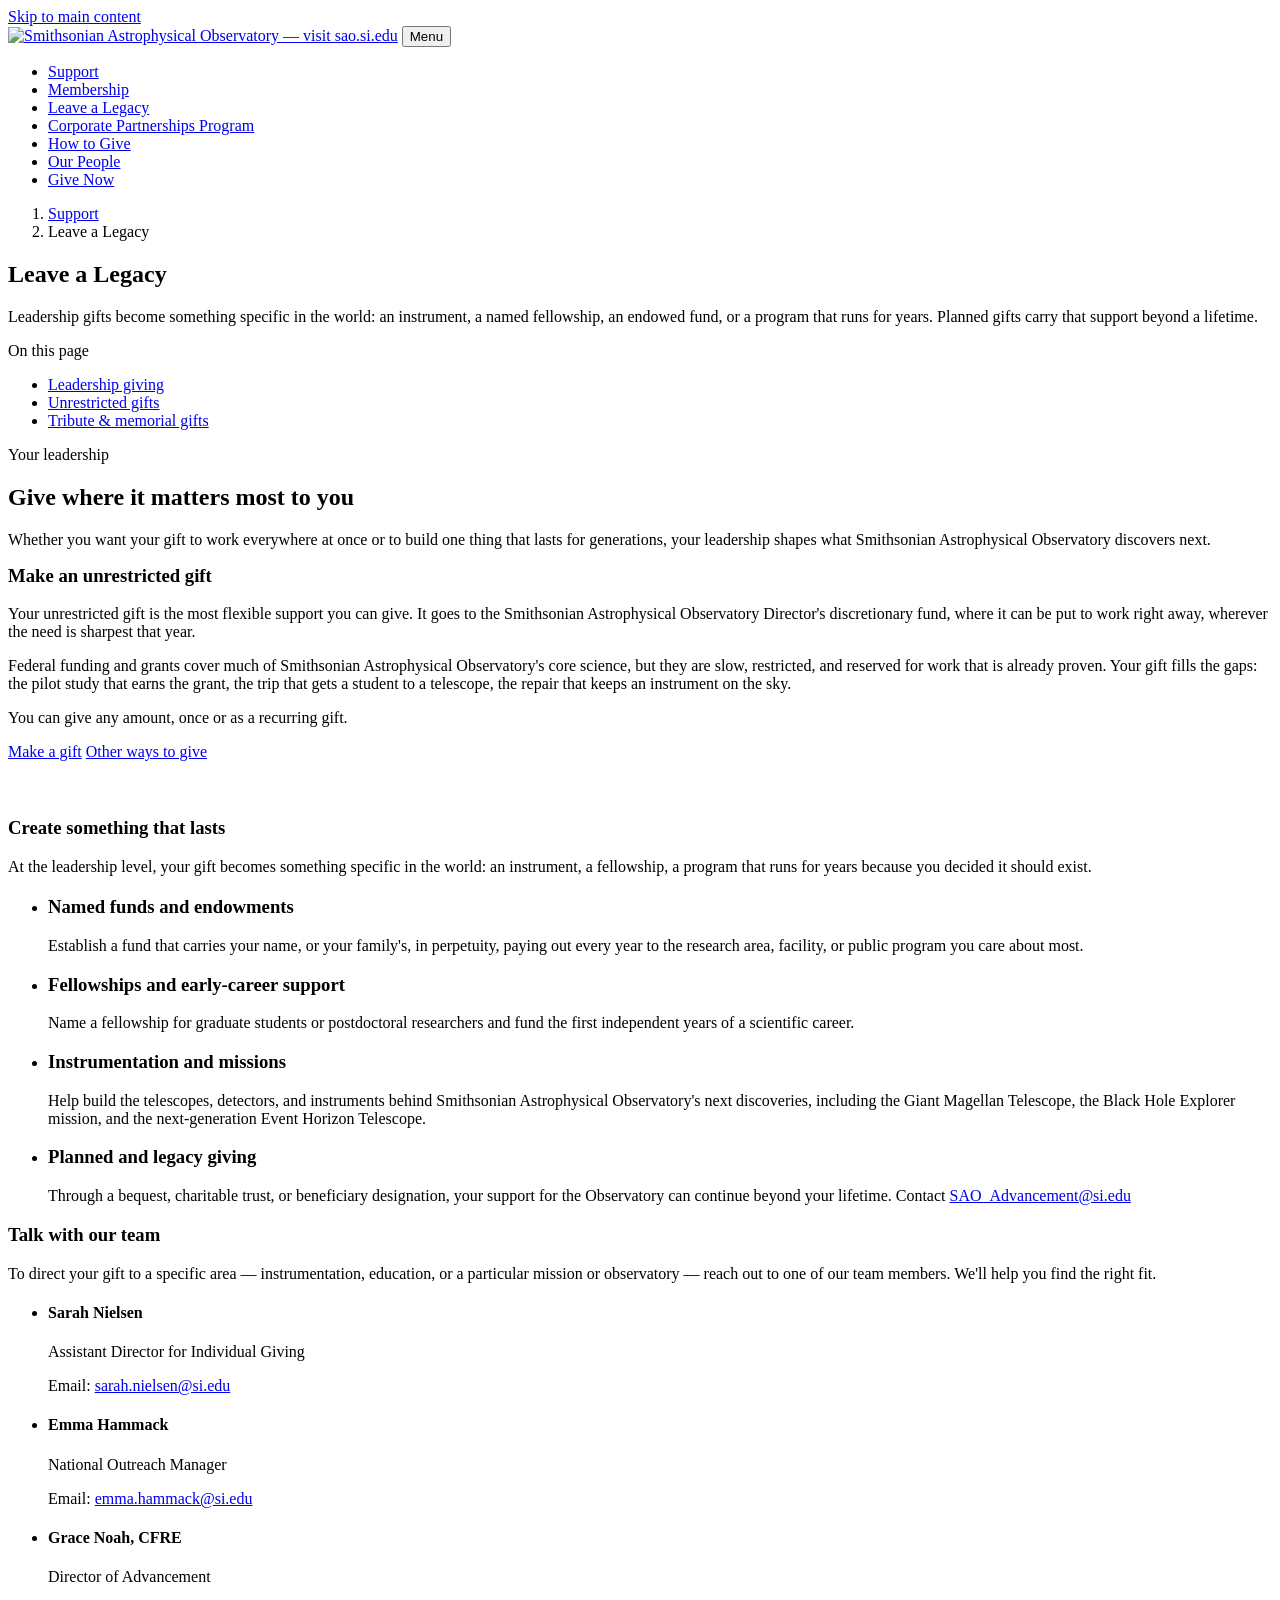
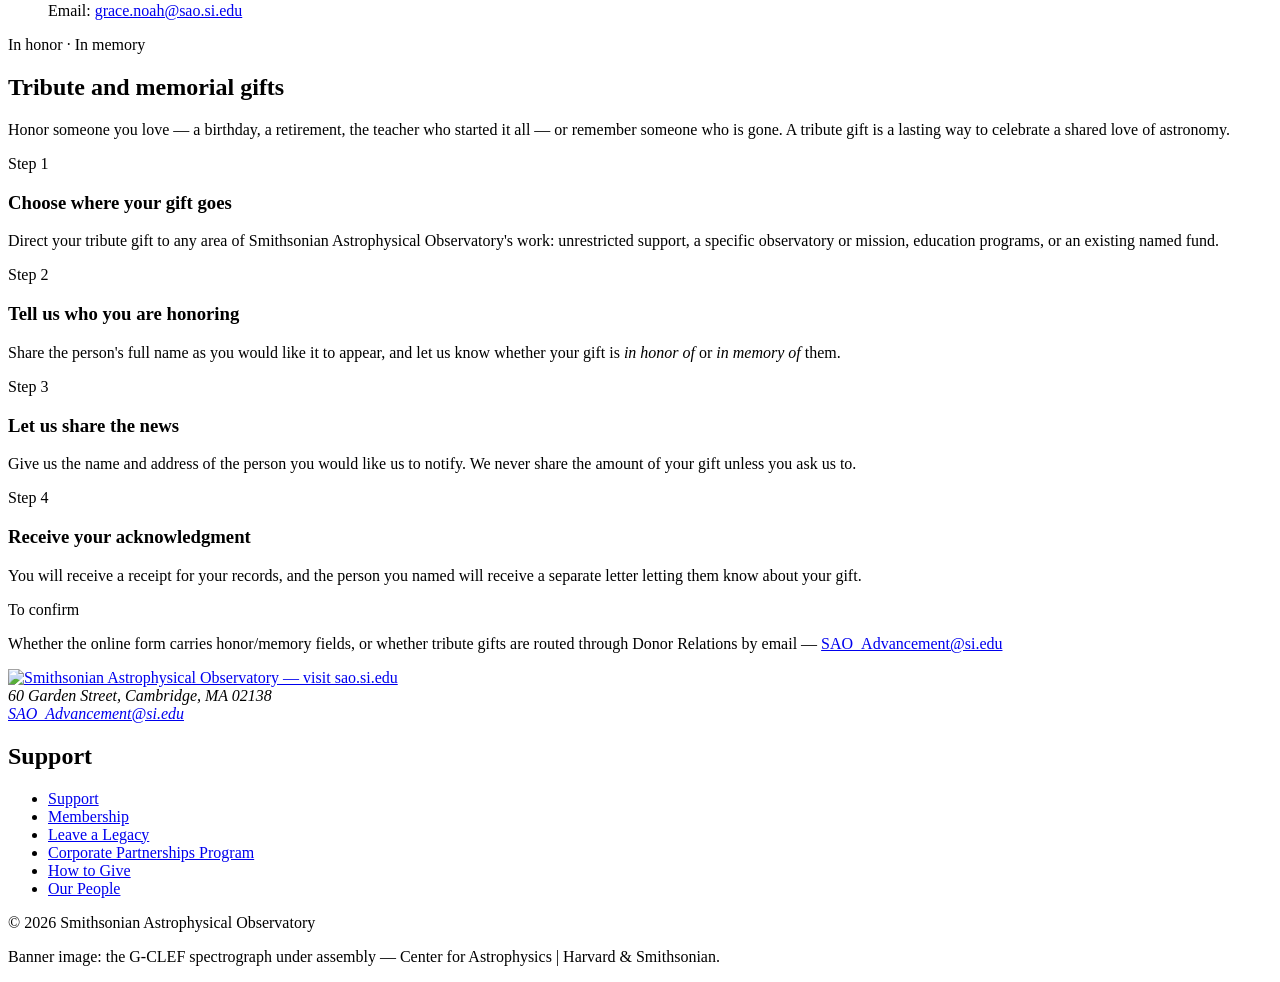
==== leave-a-legacy.html @ 472692b6 "Add files via upload" ====
<!DOCTYPE html>
<html lang="en">
<head>
<meta charset="UTF-8">
<meta name="viewport" content="width=device-width, initial-scale=1">
<title>Leave a Legacy — Smithsonian Astrophysical Observatory</title>
<meta name="description" content="Unrestricted giving, major and leadership gifts, planned giving, and tribute and memorial gifts to the Smithsonian Astrophysical Observatory.">
<meta property="og:title" content="Leave a Legacy — Smithsonian Astrophysical Observatory">
<meta property="og:description" content="Unrestricted giving, major and leadership gifts, planned giving, and tribute and memorial gifts to the Smithsonian Astrophysical Observatory.">
<meta property="og:type" content="website">
<meta property="og:image" content="assets/images/gclef-instrument.jpg">
<meta name="twitter:card" content="summary_large_image">
<meta name="theme-color" content="#0b1424">
<link rel="icon" href="assets/favicon.svg" type="image/svg+xml">
<link rel="preload" href="assets/fonts/libre-franklin-latin-800-normal.woff2" as="font" type="font/woff2" crossorigin>
<link rel="preload" href="assets/fonts/source-serif-4-latin-400-normal.woff2" as="font" type="font/woff2" crossorigin>
<link rel="stylesheet" href="assets/css/site.css?v=20261120">
<script>document.documentElement.classList.add('js');</script>
</head>
<body>
<a class="skip-link" href="#main">Skip to main content</a>

<header class="site-header">
  <div class="wrap">
    <a class="brand" href="https://sao.si.edu"><img src="assets/images/logo.jpg" alt="Smithsonian Astrophysical Observatory — visit sao.si.edu" width="139" height="30"></a>
    <button type="button" class="menu-toggle" aria-expanded="false" aria-controls="primary-nav"><span class="bars" aria-hidden="true"></span>Menu</button>
    <nav class="primary-nav" id="primary-nav" aria-label="Main">
      <ul>
        <li><a href="support.html">Support</a></li>
        <li><a href="membership.html">Membership</a></li>
        <li><a href="leave-a-legacy.html" aria-current="page">Leave a Legacy</a></li>
        <li><a href="corporate-partnerships-program.html">Corporate Partnerships Program</a></li>
        <li><a href="ways-to-give.html">How to Give</a></li>
        <li><a href="our-people.html">Our People</a></li>
        <li><a class="nav-give" href="https://www.cfa.harvard.edu/?form=FUNGQVTAAKL">Give Now</a></li>
      </ul>
    </nav>
  </div>
</header>

<main id="main" class="light-main" tabindex="-1">
<section class="banner" aria-labelledby="page-title" style="background-image:url('assets/images/gclef-instrument.jpg');">
  <div class="wrap">
    <nav class="breadcrumb" aria-label="Breadcrumb">
      <ol>
        <li><a href="support.html">Support</a></li>
        <li><span aria-current="page">Leave a Legacy</span></li>
      </ol>
    </nav>
    <h1 id="page-title">Leave a Legacy</h1>
    <p class="lede">Leadership gifts become something specific in the world: an instrument, a named fellowship, an endowed fund, or a program that runs for years. Planned gifts carry that support beyond a lifetime.</p>
  </div>
</section>

<nav class="jump light" aria-label="On this page">
  <div class="wrap">
    <p class="jump-label">On this page</p>
    <ul>
      <li><a href="#leadership">Leadership giving</a></li>
      <li><a href="#annual">Unrestricted gifts</a></li>
      <li><a href="#tribute">Tribute &amp; memorial gifts</a></li>
    </ul>
  </div>
</nav>

<section class="section light" id="leadership" aria-labelledby="lead-title">
  <div class="wrap">
    <div class="section-head">
      <p class="eyebrow">Your leadership</p>
      <h2 id="lead-title">Give where it matters most to you</h2>
      <p>Whether you want your gift to work everywhere at once or to build one thing that lasts for generations, your leadership shapes what Smithsonian Astrophysical Observatory discovers next.</p>
    </div>

    <h3 class="sub" id="annual" style="margin-top:0;">Make an unrestricted gift</h3>
    <div class="prose">
      <p>Your unrestricted gift is the most flexible support you can give. It goes to the Smithsonian Astrophysical Observatory Director's discretionary fund, where it can be put to work right away, wherever the need is sharpest that year.</p>
      <p>Federal funding and grants cover much of Smithsonian Astrophysical Observatory's core science, but they are slow, restricted, and reserved for work that is already proven. Your gift fills the gaps: the pilot study that earns the grant, the trip that gets a student to a telescope, the repair that keeps an instrument on the sky.</p>
      <p>You can give any amount, once or as a recurring gift.</p>
    </div>
    <div class="actions" style="margin-top:8px;">
      <a class="btn btn-gold" href="https://www.cfa.harvard.edu/?form=FUNGQVTAAKL">Make a gift</a>
      <a class="btn btn-ghost" href="ways-to-give.html">Other ways to give</a>
    </div>

    <h3 class="sub" style="margin-top:56px;">Create something that lasts</h3>
    <div class="prose"><p>At the leadership level, your gift becomes something specific in the world: an instrument, a fellowship, a program that runs for years because you decided it should exist.</p></div>
    <ul class="cards" style="margin-top:20px;">
      <li class="card"><h3>Named funds and endowments</h3><p>Establish a fund that carries your name, or your family's, in perpetuity, paying out every year to the research area, facility, or public program you care about most.</p></li>
      <li class="card"><h3>Fellowships and early-career support</h3><p>Name a fellowship for graduate students or postdoctoral researchers and fund the first independent years of a scientific career.</p></li>
      <li class="card"><h3>Instrumentation and missions</h3><p>Help build the telescopes, detectors, and instruments behind Smithsonian Astrophysical Observatory's next discoveries, including the Giant Magellan Telescope, the Black Hole Explorer mission, and the next-generation Event Horizon Telescope.</p></li>
      <li class="card"><h3>Planned and legacy giving</h3><p>Through a bequest, charitable trust, or beneficiary designation, your support for the Observatory can continue beyond your lifetime. <span class="tbd">Contact <a href="mailto:SAO_Advancement@si.edu">SAO_Advancement@si.edu</a></span></p></li>
    </ul>

    <h3 class="sub">Talk with our team</h3>
    <p style="color:var(--ink-dim);">To direct your gift to a specific area — instrumentation, education, or a particular mission or observatory — reach out to one of our team members. We'll help you find the right fit.</p>
    <ul class="contacts">
      <li class="contact">
        <h4>Sarah Nielsen</h4>
        <p class="role">Assistant Director for Individual Giving</p>
        <p>Email: <span class="tbd"><a href="mailto:sarah.nielsen@si.edu">sarah.nielsen@si.edu</a></span></p>
      </li>
      <li class="contact">
        <h4>Emma Hammack</h4>
        <p class="role">National Outreach Manager</p>
        <p>Email: <span class="tbd"><a href="mailto:emma.hammack@si.edu">emma.hammack@si.edu</a></span></p>
      </li>
      <li class="contact">
        <h4>Grace Noah, CFRE</h4>
        <p class="role">Director of Advancement</p>
        <p>Email: <span class="tbd"><a href="mailto:grace.noah@sao.si.edu">grace.noah@sao.si.edu</a></span></p>
      </li>
    </ul>
  </div>
</section>

<section class="section light" id="tribute" aria-labelledby="tribute-title">
  <div class="wrap">
    <div class="section-head">
      <p class="eyebrow">In honor · In memory</p>
      <h2 id="tribute-title">Tribute and memorial gifts</h2>
      <p>Honor someone you love — a birthday, a retirement, the teacher who started it all — or remember someone who is gone. A tribute gift is a lasting way to celebrate a shared love of astronomy.</p>
    </div>

    <div class="features features-grid">

      <article class="feature" aria-labelledby="t-fund">
        <div class="feature-body">
          <p class="eyebrow">Step 1</p>
          <h3 id="t-fund">Choose where your gift goes</h3>
          <p>Direct your tribute gift to any area of Smithsonian Astrophysical Observatory's work: unrestricted support, a specific observatory or mission, education programs, or an existing named fund.</p>
        </div>
      </article>

      <article class="feature" aria-labelledby="t-who">
        <div class="feature-body">
          <p class="eyebrow">Step 2</p>
          <h3 id="t-who">Tell us who you are honoring</h3>
          <p>Share the person's full name as you would like it to appear, and let us know whether your gift is <em>in honor of</em> or <em>in memory of</em> them.</p>
        </div>
      </article>

      <article class="feature" aria-labelledby="t-notify">
        <div class="feature-body">
          <p class="eyebrow">Step 3</p>
          <h3 id="t-notify">Let us share the news</h3>
          <p>Give us the name and address of the person you would like us to notify. We never share the amount of your gift unless you ask us to.</p>
        </div>
      </article>

      <article class="feature" aria-labelledby="t-ack">
        <div class="feature-body">
          <p class="eyebrow">Step 4</p>
          <h3 id="t-ack">Receive your acknowledgment</h3>
          <p>You will receive a receipt for your records, and the person you named will receive a separate letter letting them know about your gift.</p>
        </div>
      </article>

    </div>

    <div class="callout">
      <span class="callout-title">To confirm</span>
      <p>Whether the online form carries honor/memory fields, or whether tribute gifts are routed through Donor Relations by email — <span class="tbd"><a href="mailto:SAO_Advancement@si.edu">SAO_Advancement@si.edu</a></span></p>
    </div>
  </div>
</section>
</main>

<footer class="site-footer">
  <div class="wrap">
    <div class="foot-top">
      <div class="foot-brand">
        <a class="brand" href="https://sao.si.edu"><img src="assets/images/logo.jpg" alt="Smithsonian Astrophysical Observatory — visit sao.si.edu" width="167" height="36"></a>
        <address>
          60 Garden Street, Cambridge, MA 02138<br>
          <a href="mailto:SAO_Advancement@si.edu">SAO_Advancement@si.edu</a>
        </address>
      </div>
      <nav class="foot-nav" aria-label="Support">
        <h2 class="sr-only">Support</h2>
        <ul>
          <li><a href="support.html">Support</a></li>
          <li><a href="membership.html">Membership</a></li>
          <li><a href="leave-a-legacy.html">Leave a Legacy</a></li>
          <li><a href="corporate-partnerships-program.html">Corporate Partnerships Program</a></li>
          <li><a href="ways-to-give.html">How to Give</a></li>
          <li><a href="our-people.html">Our People</a></li>
        </ul>
      </nav>
    </div>
    <div class="foot-bottom">
      <p>&copy; 2026 Smithsonian Astrophysical Observatory</p>
    </div>
    <p class="credits">Banner image: the G-CLEF spectrograph under assembly — Center for Astrophysics | Harvard &amp; Smithsonian.</p>
  </div>
</footer>

<script src="assets/js/site.js?v=20261120" defer></script>
</body>
</html>
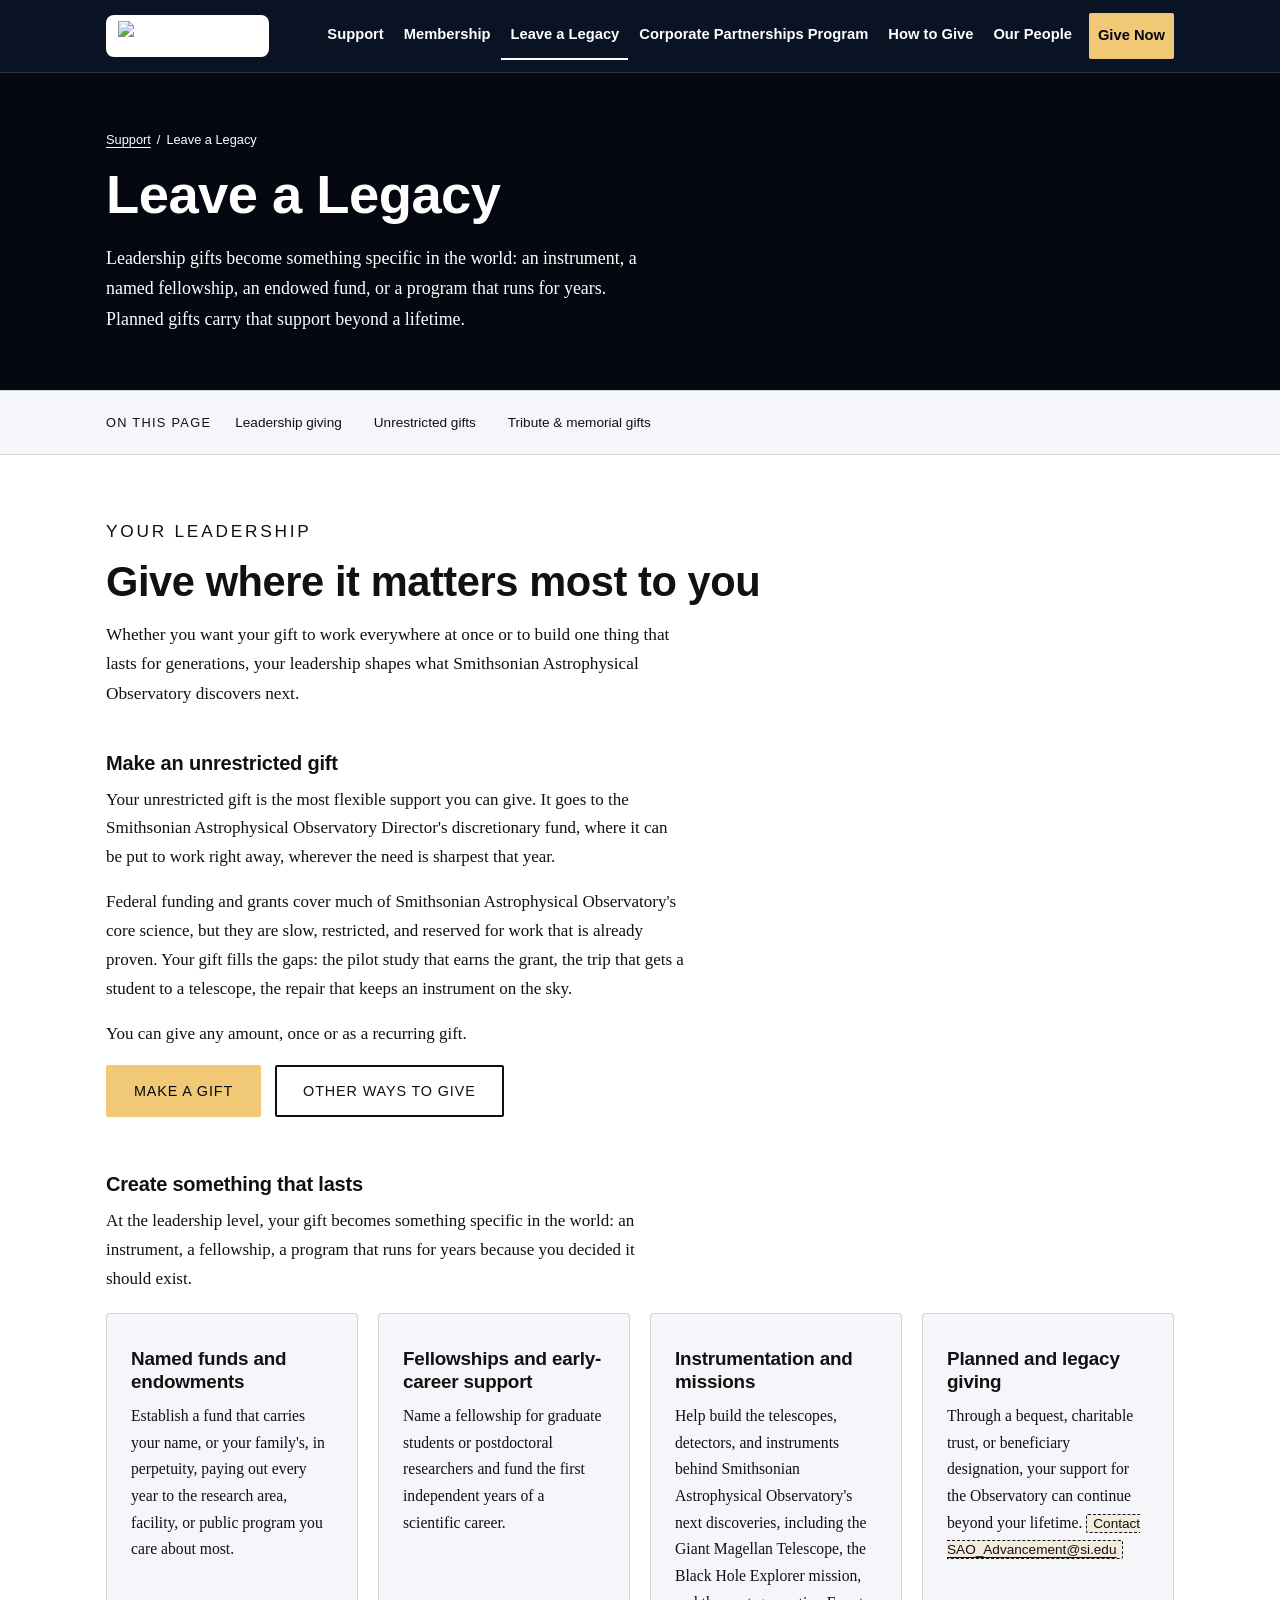
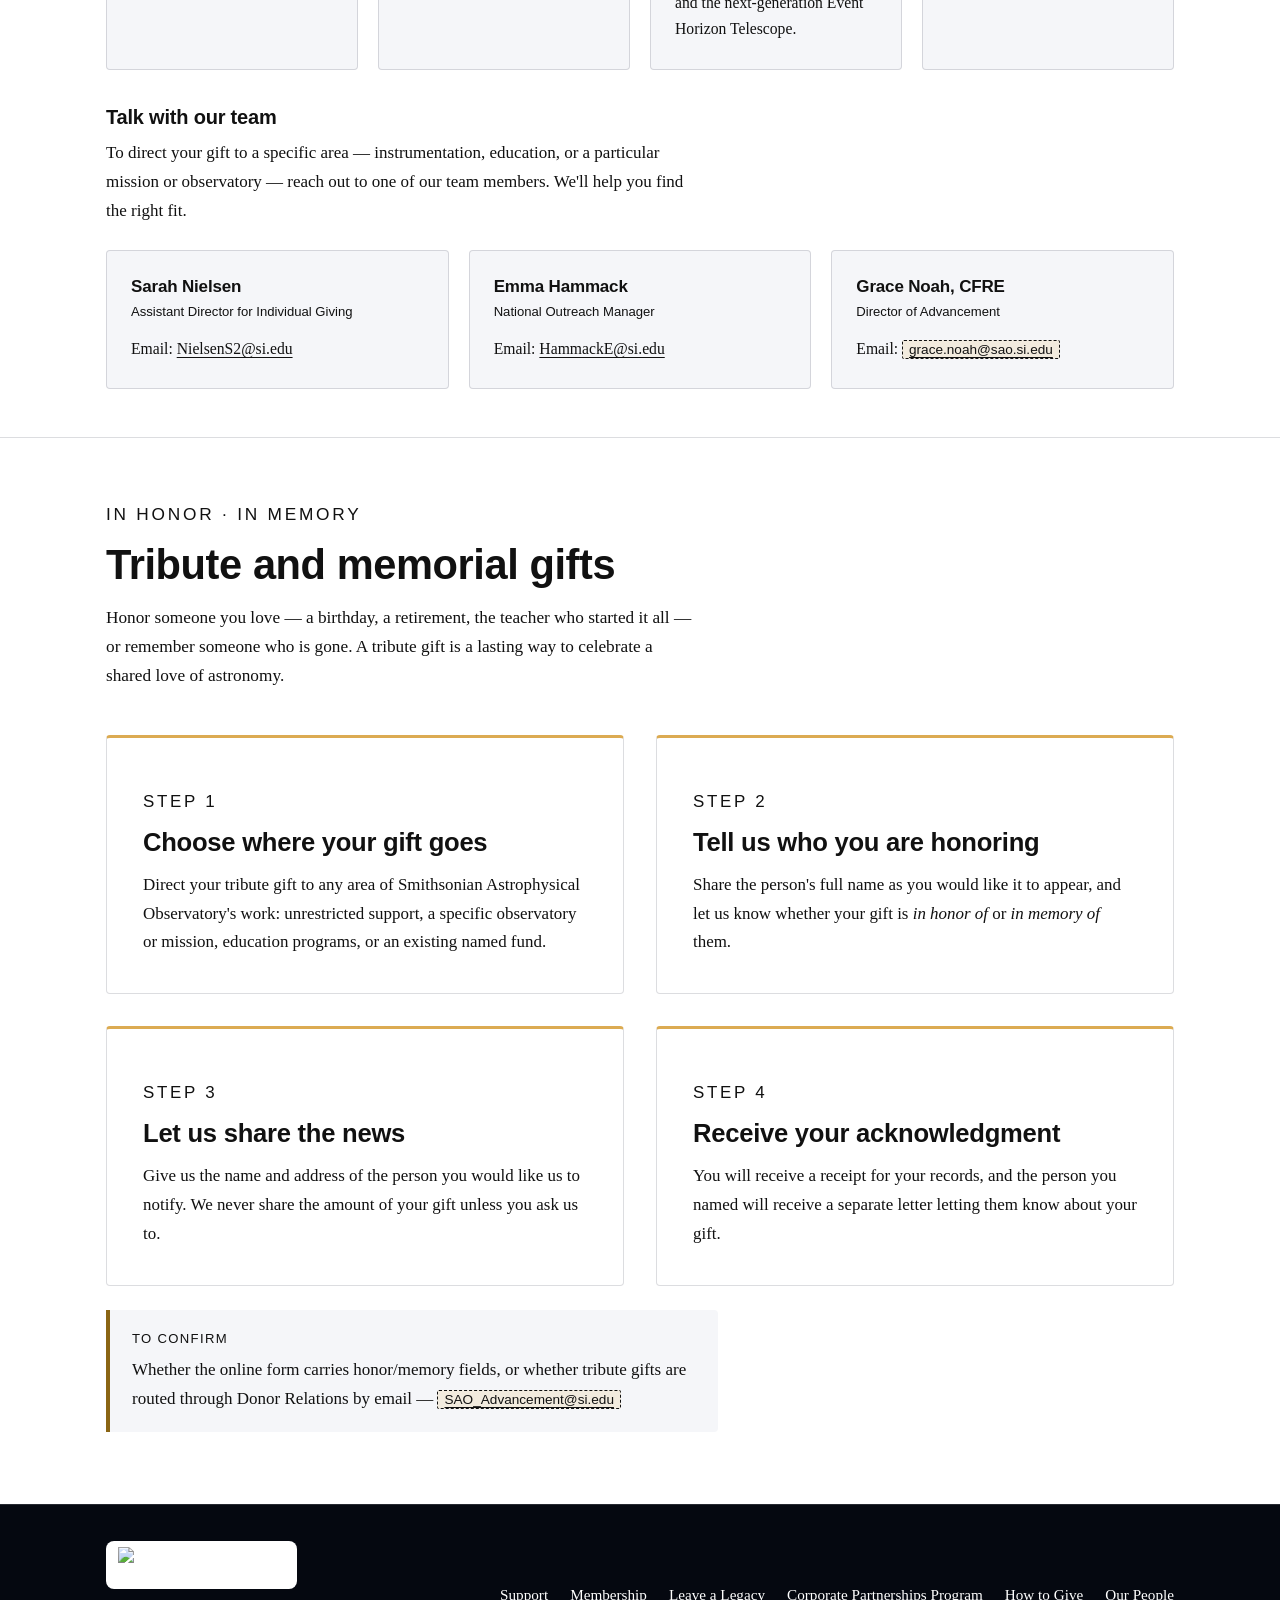
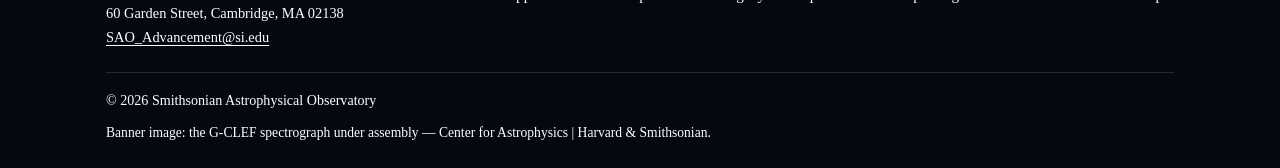
==== commit 06a2c7d4: "Add files via upload" ====
--- a/leave-a-legacy.html
+++ b/leave-a-legacy.html
@@ -97,12 +97,12 @@
       <li class="contact">
         <h4>Sarah Nielsen</h4>
         <p class="role">Assistant Director for Individual Giving</p>
-        <p>Email: <span class="tbd"><a href="mailto:sarah.nielsen@si.edu">sarah.nielsen@si.edu</a></span></p>
+        <p>Email: <a href="mailto:NielsenS2@si.edu">NielsenS2@si.edu</a></p>
       </li>
       <li class="contact">
         <h4>Emma Hammack</h4>
         <p class="role">National Outreach Manager</p>
-        <p>Email: <span class="tbd"><a href="mailto:emma.hammack@si.edu">emma.hammack@si.edu</a></span></p>
+        <p>Email: <a href="mailto:HammackE@si.edu">HammackE@si.edu</a></p>
       </li>
       <li class="contact">
         <h4>Grace Noah, CFRE</h4>
--- a/assets/css/site.css
+++ b/assets/css/site.css
@@ -0,0 +1,421 @@
+/* ============================================================
+   SAO Advancement — shared stylesheet (v2, simplified layout)
+   One source of truth for every page on the site.
+   Accessibility target: WCAG 2.1 AA (ADA Title II / Section 508).
+   All text colours below meet 4.5:1 on every background they use.
+   ============================================================ */
+
+/* ---------- Self-hosted fonts (SIL OFL 1.1 — see assets/fonts/LICENSE.txt) ---------- */
+@font-face{font-family:'Libre Franklin'; src:url('../fonts/libre-franklin-latin-400-normal.woff2') format('woff2'); font-weight:400; font-style:normal; font-display:swap;}
+@font-face{font-family:'Libre Franklin'; src:url('../fonts/libre-franklin-latin-600-normal.woff2') format('woff2'); font-weight:600; font-style:normal; font-display:swap;}
+@font-face{font-family:'Libre Franklin'; src:url('../fonts/libre-franklin-latin-700-normal.woff2') format('woff2'); font-weight:700; font-style:normal; font-display:swap;}
+@font-face{font-family:'Libre Franklin'; src:url('../fonts/libre-franklin-latin-800-normal.woff2') format('woff2'); font-weight:800; font-style:normal; font-display:swap;}
+@font-face{font-family:'Source Serif 4'; src:url('../fonts/source-serif-4-latin-400-normal.woff2') format('woff2'); font-weight:400; font-style:normal; font-display:swap;}
+@font-face{font-family:'Source Serif 4'; src:url('../fonts/source-serif-4-latin-400-italic.woff2') format('woff2'); font-weight:400; font-style:italic; font-display:swap;}
+@font-face{font-family:'Source Serif 4'; src:url('../fonts/source-serif-4-latin-600-normal.woff2') format('woff2'); font-weight:600; font-style:normal; font-display:swap;}
+@font-face{font-family:'Source Serif 4'; src:url('../fonts/source-serif-4-latin-600-italic.woff2') format('woff2'); font-weight:600; font-style:italic; font-display:swap;}
+
+:root{
+  --bg-void:#050810;
+  --bg-navy:#0b1424;
+  --bg-navy-2:#111d33;
+  --ink:#eef1f7;          /* 15.9:1 on navy */
+  --ink-dim:#a9b5cb;      /*  8.9:1 on navy */
+  --ink-faint:#8d9ab2;    /*  6.5:1 on navy — was #66748d (3.9:1, failed AA) */
+  --gold:#dcab52;         /*  8.8:1 on navy */
+  --gold-bright:#f0c876;  /* 11.6:1 on navy */
+  --gold-dim:#7a622f;     /* decorative only — never used for text or control borders */
+  --line:rgba(238,241,247,0.14);
+  --display:'Libre Franklin', -apple-system, BlinkMacSystemFont, 'Segoe UI', Arial, sans-serif;
+  --body:'Source Serif 4', Georgia, 'Times New Roman', serif;
+  --mono:var(--display);
+  --radius:4px;
+}
+
+*{box-sizing:border-box; margin:0; padding:0;}
+html{-webkit-text-size-adjust:100%;}
+@media (prefers-reduced-motion: no-preference){ html{scroll-behavior:smooth;} }
+body{background:var(--bg-navy); color:var(--ink); font-family:var(--body); font-size:1.0625rem; line-height:1.7; overflow-x:hidden;}
+img,video{max-width:100%; height:auto; display:block;}
+h1,h2,h3,h4{font-family:var(--display); font-weight:800; letter-spacing:-0.01em; color:var(--ink); line-height:1.18;}
+p{max-width:68ch;}
+
+/* Links are underlined in body copy so they are not distinguished by colour alone (WCAG 1.4.1) */
+a{color:var(--gold-bright); text-decoration:underline; text-underline-offset:3px; text-decoration-thickness:1px;}
+a:hover{color:#fff;}
+:focus-visible{outline:3px solid var(--gold-bright); outline-offset:3px; border-radius:2px;}
+
+.sr-only{position:absolute !important; width:1px; height:1px; padding:0; margin:-1px; overflow:hidden; clip:rect(0,0,0,0); white-space:nowrap; border:0;}
+.wrap{max-width:1180px; margin:0 auto; padding:0 clamp(16px,5vw,56px);}
+.eyebrow{font-family:var(--mono); font-size:0.8rem; letter-spacing:0.16em; text-transform:uppercase; color:var(--gold); font-weight:500;}
+
+/* ---------- Skip link ---------- */
+.skip-link{position:absolute; left:12px; top:-100px; z-index:200; background:var(--gold-bright); color:var(--bg-void); font-family:var(--mono); font-size:0.85rem; font-weight:500; padding:12px 20px; text-decoration:none;}
+.skip-link:focus{top:12px; color:var(--bg-void);}
+
+/* ---------- Utility bar (Smithsonian) ---------- */
+.utility{background:var(--bg-void); border-bottom:1px solid var(--line); font-family:var(--mono); font-size:0.8rem;}
+.utility .wrap{display:flex; justify-content:space-between; align-items:center; gap:12px; min-height:40px; flex-wrap:wrap;}
+.utility a{color:var(--ink-dim); text-decoration:none; padding:8px 0; display:inline-block;}
+.utility a:hover{color:var(--gold-bright); text-decoration:underline;}
+.utility ul{list-style:none; display:flex; gap:20px; flex-wrap:wrap;}
+
+/* ---------- Site header ---------- */
+.site-header{position:sticky; top:0; z-index:100; background:rgba(11,20,36,0.97); border-bottom:1px solid var(--line);}
+.site-header .wrap{display:flex; align-items:center; justify-content:space-between; gap:20px; min-height:72px;}
+.brand{display:inline-flex; align-items:center; background:#fff; border-radius:8px; padding:6px 12px; text-decoration:none;}
+.brand img{height:30px; width:auto;}
+.primary-nav ul{list-style:none; display:flex; gap:clamp(4px,1.2vw,10px); align-items:center; flex-wrap:wrap;}
+.primary-nav a{display:block; font-family:var(--display); font-weight:600; font-size:0.95rem; color:var(--ink); text-decoration:none; padding:10px 12px; border-bottom:2px solid transparent;}
+.primary-nav a:hover{color:var(--gold-bright); border-bottom-color:var(--gold);}
+.primary-nav a[aria-current="page"]{color:var(--gold-bright); border-bottom-color:var(--gold-bright);}
+.primary-nav a.nav-give{background:var(--gold-bright); color:var(--bg-void); border-radius:2px; margin-left:6px; border-bottom:none;}
+.primary-nav a.nav-give:hover{background:#fff; color:var(--bg-void);}
+.menu-toggle{display:none; background:none; border:1px solid var(--gold); color:var(--ink); font-family:var(--mono); font-size:0.85rem; padding:10px 14px; border-radius:2px; cursor:pointer; min-height:44px;}
+.menu-toggle .bars{display:inline-block; width:16px; height:2px; background:currentColor; position:relative; vertical-align:middle; margin-right:8px;}
+.menu-toggle .bars::before,.menu-toggle .bars::after{content:""; position:absolute; left:0; width:16px; height:2px; background:currentColor;}
+.menu-toggle .bars::before{top:-5px;} .menu-toggle .bars::after{top:5px;}
+
+/* Collapsed nav only when JS is running, so the menu is never unreachable */
+@media (max-width:1000px){
+  .js .menu-toggle{display:inline-block;}
+  .js .primary-nav{display:none; position:absolute; left:0; right:0; top:100%; background:var(--bg-navy); border-bottom:1px solid var(--line); padding:8px clamp(16px,5vw,56px) 20px;}
+  .js .primary-nav.open{display:block;}
+  .js .primary-nav ul{flex-direction:column; align-items:stretch; gap:0;}
+  .js .primary-nav a{padding:14px 4px; border-bottom:1px solid var(--line);}
+  .js .primary-nav a.nav-give{margin:14px 0 0; text-align:center;}
+  .site-header .wrap{position:relative; flex-wrap:wrap;}
+}
+
+/* ---------- Home hero (video) ---------- */
+.hero{position:relative; min-height:clamp(460px,78vh,760px); display:flex; align-items:flex-end; overflow:hidden; background:var(--bg-void) center/cover no-repeat;}
+.hero video{position:absolute; inset:0; width:100%; height:100%; object-fit:cover;}
+.hero::after{content:""; position:absolute; inset:0; background:linear-gradient(180deg, rgba(5,8,16,0.55) 0%, rgba(5,8,16,0.82) 45%, rgba(11,20,36,0.97) 100%);}
+.hero .eyebrow{color:var(--gold-bright);}
+.hero h1,.hero .lede,.banner h1,.banner .lede,.banner .breadcrumb{text-shadow:0 1px 3px rgba(5,8,16,0.9);}
+.hero .wrap{position:relative; z-index:1; padding-top:80px; padding-bottom:clamp(48px,8vw,88px); width:100%;}
+.hero h1{font-size:clamp(2.4rem,6.4vw,4.6rem); line-height:1.04; max-width:16ch; margin-top:14px;}
+.hero h1 em{font-style:normal; color:var(--gold-bright);}
+.hero .lede{font-size:clamp(1.08rem,1.6vw,1.3rem); color:var(--ink); max-width:56ch; margin-top:22px;}
+.video-toggle{position:absolute; z-index:2; right:clamp(16px,4vw,40px); bottom:clamp(16px,3vw,28px); display:inline-flex; align-items:center; gap:8px; background:rgba(5,8,16,0.85); color:var(--ink); border:1px solid var(--ink-dim); border-radius:2px; padding:10px 14px; font-family:var(--mono); font-size:0.8rem; cursor:pointer; min-height:44px;}
+.video-toggle:hover{border-color:var(--gold-bright); color:var(--gold-bright);}
+.video-toggle svg{width:14px; height:14px; fill:currentColor;}
+
+/* ---------- Sub-page banner ---------- */
+.banner{position:relative; background:var(--bg-void) center/cover no-repeat;}
+.banner::after{content:""; position:absolute; inset:0; background:linear-gradient(90deg, rgba(5,8,16,0.93) 0%, rgba(5,8,16,0.85) 55%, rgba(5,8,16,0.55) 100%);}
+@media (max-width:820px){ .banner::after{background:rgba(5,8,16,0.88);} }
+.banner .breadcrumb ol,.banner .breadcrumb a{color:var(--ink);}
+.banner .wrap{position:relative; z-index:1; padding-top:clamp(48px,7vw,84px); padding-bottom:clamp(48px,7vw,84px);}
+.banner h1{font-size:clamp(2rem,4.6vw,3.4rem); max-width:20ch; margin-top:12px;}
+.banner .lede{color:var(--ink); max-width:60ch; margin-top:16px; font-size:clamp(1.02rem,1.4vw,1.18rem);}
+
+.breadcrumb ol{list-style:none; display:flex; flex-wrap:wrap; gap:6px; font-family:var(--mono); font-size:0.8rem; color:var(--ink-dim);}
+.breadcrumb li+li::before{content:"/"; margin-right:6px; color:var(--gold);}
+.breadcrumb a{color:var(--ink-dim);}
+.breadcrumb a:hover{color:var(--gold-bright);}
+
+/* ---------- Generic sections ---------- */
+.section{padding:clamp(56px,8vw,96px) 0;}
+.section.alt{background:var(--bg-void);}
+.section.tight{padding-top:clamp(32px,5vw,56px);}
+.section-head{max-width:760px; margin-bottom:clamp(28px,4vw,44px);}
+.section-head h2{font-size:clamp(1.75rem,3.4vw,2.6rem); margin-top:10px;}
+.section-head p{color:var(--ink-dim); margin-top:14px; font-size:1.08rem;}
+.prose p{color:var(--ink-dim); margin-bottom:16px;}
+.prose p strong{color:var(--ink);}
+h3.sub{font-size:1.25rem; margin:36px 0 10px;}
+
+/* ---------- Feature blocks (Hirshhorn-style alternating rows) ---------- */
+.features{display:flex; flex-direction:column; gap:clamp(48px,7vw,88px);}
+.feature{display:grid; grid-template-columns:1fr 1fr; gap:clamp(24px,5vw,64px); align-items:center;}
+.feature:nth-child(even) .feature-media{order:2;}
+.feature-media{aspect-ratio:4/3; overflow:hidden; border-radius:var(--radius); background:var(--bg-void); border:1px solid var(--line);}
+.feature-media img{width:100%; height:100%; object-fit:cover;}
+.feature-body h2{font-size:clamp(1.6rem,3vw,2.3rem); margin-top:10px;}
+.feature-body p{color:var(--ink-dim); margin-top:14px; font-size:1.06rem;}
+.feature-body .actions{margin-top:26px; display:flex; gap:14px; flex-wrap:wrap;}
+@media (max-width:820px){
+  .feature{grid-template-columns:1fr;}
+  .feature:nth-child(even) .feature-media{order:0;}
+}
+
+/* ---------- Spotlight (secondary feature with video) ---------- */
+.spotlight{display:grid; grid-template-columns:1.35fr 1fr; gap:clamp(24px,4vw,56px); align-items:start;}
+.spotlight video{width:100%; border-radius:var(--radius); border:1px solid var(--line); background:#000;}
+.spotlight h2{font-size:clamp(1.6rem,3vw,2.3rem); margin-top:10px;}
+.spotlight p{color:var(--ink-dim); margin-top:14px;}
+details.transcript{margin-top:14px; border:1px solid var(--line); border-radius:var(--radius); background:var(--bg-navy-2);}
+details.transcript summary{cursor:pointer; padding:12px 16px; font-family:var(--mono); font-size:0.85rem; color:var(--ink); min-height:44px; display:flex; align-items:center;}
+details.transcript summary:hover{color:var(--gold-bright);}
+details.transcript div{padding:0 16px 16px; color:var(--ink-dim); font-size:0.95rem;}
+@media (max-width:820px){ .spotlight{grid-template-columns:1fr;} }
+
+/* ---------- Card grid ---------- */
+.cards{list-style:none; display:grid; grid-template-columns:repeat(auto-fill, minmax(min(100%,250px),1fr)); gap:20px;}
+.card{background:var(--bg-navy-2); border:1px solid var(--line); border-radius:var(--radius); padding:26px 24px; display:flex; flex-direction:column;}
+.section.alt .card{background:var(--bg-navy);}
+.card .label{font-family:var(--mono); font-size:0.8rem; letter-spacing:0.08em; text-transform:uppercase; color:var(--gold);}
+.card h3{font-size:1.18rem; margin-top:8px;}
+.card p{color:var(--ink-dim); font-size:0.98rem; margin-top:10px;}
+.card .more{margin-top:auto; padding-top:18px; font-family:var(--mono); font-size:0.85rem;}
+a.card{text-decoration:none; color:inherit; height:100%;}
+a.card:hover{border-color:var(--gold-bright);}
+a.card:hover h3{color:var(--gold-bright);}
+
+/* ---------- Jump links (on-page navigation) ---------- */
+.jump{border-top:1px solid var(--line); border-bottom:1px solid var(--line); background:var(--bg-navy-2);}
+.jump .wrap{display:flex; flex-wrap:wrap; align-items:center;}
+.jump ul{list-style:none; display:flex; flex-wrap:wrap; gap:4px 8px; padding:10px 0;}
+.jump a{display:inline-block; padding:10px 12px; font-family:var(--mono); font-size:0.85rem; color:var(--ink); text-decoration:none; border-radius:2px;}
+.jump a:hover{background:var(--bg-navy); color:var(--gold-bright); text-decoration:underline;}
+.jump .jump-label{font-family:var(--mono); font-size:0.8rem; color:var(--ink-faint); padding:10px 12px 10px 0; text-transform:uppercase; letter-spacing:0.1em;}
+
+/* ---------- Tiers / levels ---------- */
+.tiers{list-style:none; display:grid; grid-template-columns:repeat(auto-fit, minmax(min(100%,260px),1fr)); gap:20px; margin-top:24px;}
+.tier{background:var(--bg-navy-2); border:1px solid var(--line); border-top:3px solid var(--gold); border-radius:var(--radius); padding:28px 24px; display:flex; flex-direction:column;}
+.section.alt .tier{background:var(--bg-navy);}
+.tier h3,.tier h4{font-size:1.25rem;}
+.tier .price{font-family:var(--mono); color:var(--gold-bright); font-size:1.05rem; margin:6px 0 16px;}
+.tier .includes{font-family:var(--mono); font-size:0.8rem; text-transform:uppercase; letter-spacing:0.06em; color:var(--ink-faint); margin-bottom:10px;}
+.tier ul{list-style:none; display:flex; flex-direction:column; gap:10px;}
+.tier li{color:var(--ink-dim); font-size:0.97rem; padding-left:20px; position:relative;}
+.tier li::before{content:""; position:absolute; left:2px; top:0.62em; width:7px; height:7px; background:var(--gold); transform:rotate(45deg);}
+.tier li strong{color:var(--ink);}
+.band{margin-top:44px;}
+.band:first-of-type{margin-top:0;}
+.band h3{font-size:1.2rem;}
+.band .range{font-family:var(--mono); font-size:0.9rem; color:var(--gold); margin-top:4px; display:block;}
+
+/* ---------- People ---------- */
+.people{list-style:none; display:grid; grid-template-columns:repeat(auto-fill, minmax(min(100%,210px),1fr)); gap:20px;}
+.person{background:var(--bg-navy-2); border:1px solid var(--line); border-radius:var(--radius); padding:22px 20px;}
+.section.alt .person{background:var(--bg-navy);}
+.portrait{width:72px; height:72px; border-radius:50%; overflow:hidden; background:var(--bg-void); border:1px solid var(--line); margin-bottom:14px; display:flex; align-items:center; justify-content:center; font-family:var(--display); font-weight:700; color:var(--gold-bright); font-size:1.15rem;}
+.portrait img{width:100%; height:100%; object-fit:cover;}
+.person h3{font-size:1.02rem;}
+.person .role{font-family:var(--mono); font-size:0.8rem; color:var(--gold); margin-top:4px; line-height:1.5;}
+.person .loc{font-size:0.92rem; color:var(--ink-dim); margin-top:2px;}
+.person p{font-size:0.95rem; color:var(--ink-dim); margin-top:10px;}
+.people.board .portrait{width:56px; height:56px; font-size:1rem;}
+
+/* ---------- Steps ---------- */
+ol.steps{list-style:none; counter-reset:step; max-width:70ch; margin-top:16px;}
+ol.steps li{counter-increment:step; position:relative; padding-left:52px; margin-bottom:22px; color:var(--ink-dim);}
+ol.steps li::before{content:counter(step); position:absolute; left:0; top:0; width:34px; height:34px; border:1px solid var(--gold); border-radius:50%; display:flex; align-items:center; justify-content:center; font-family:var(--mono); font-size:0.9rem; color:var(--gold-bright);}
+ol.steps .step-title{display:block; color:var(--ink); font-family:var(--display); font-weight:700; margin-bottom:2px;}
+
+/* ---------- Key/value data list ---------- */
+.datalist{border-top:1px solid var(--line); margin-top:18px; max-width:900px;}
+.datalist .row{display:grid; grid-template-columns:minmax(150px,240px) 1fr; gap:6px 28px; padding:14px 0; border-bottom:1px solid var(--line);}
+.datalist dt{font-family:var(--mono); font-size:0.82rem; letter-spacing:0.06em; text-transform:uppercase; color:var(--ink-faint);}
+.datalist dd{color:var(--ink-dim); overflow-wrap:anywhere;}
+@media (max-width:620px){ .datalist .row{grid-template-columns:1fr; gap:2px;} }
+.val{font-family:var(--mono); color:var(--ink); letter-spacing:0.02em; overflow-wrap:anywhere;}
+.note{display:block; margin-top:6px; font-size:0.92rem; color:var(--ink-faint); max-width:60ch;}
+.warn{display:block; margin-top:6px; font-size:0.92rem; color:var(--gold-bright); max-width:60ch;}
+.warn::before{content:"Important: "; font-weight:600;}
+
+/* Placeholder marker — internal draft content still awaiting confirmation */
+.tbd{font-family:var(--mono); font-size:0.85rem; color:var(--gold-bright); background:rgba(122,98,47,0.28); border:1px dashed var(--gold); border-radius:2px; padding:1px 6px;}
+.callout{border-left:4px solid var(--gold); background:var(--bg-navy-2); padding:18px 22px; margin:24px 0; max-width:72ch; border-radius:0 var(--radius) var(--radius) 0;}
+.section.alt .callout{background:var(--bg-navy);}
+.callout .callout-title{display:block; font-family:var(--mono); font-size:0.82rem; letter-spacing:0.1em; text-transform:uppercase; color:var(--gold-bright); margin-bottom:6px;}
+.callout p{color:var(--ink-dim); margin:0; max-width:none;}
+.callout p strong{color:var(--ink);}
+
+/* ---------- Method block ---------- */
+.method{padding-top:clamp(40px,6vw,64px); margin-top:clamp(40px,6vw,64px); border-top:1px solid var(--line); scroll-margin-top:90px;}
+.method:first-of-type{border-top:none; margin-top:0; padding-top:0;}
+.method h2{font-size:clamp(1.5rem,2.8vw,2.1rem); margin-top:6px;}
+.method > p.intro{color:var(--ink-dim); margin-top:12px; font-size:1.06rem;}
+[id]{scroll-margin-top:96px;}
+
+/* ---------- Contact ---------- */
+.contact{background:var(--bg-navy-2); border:1px solid var(--line); border-radius:var(--radius); padding:26px 24px;}
+.section.alt .contact{background:var(--bg-navy);}
+.contact h3{font-size:1.15rem;}
+.contact .role{font-family:var(--mono); font-size:0.82rem; color:var(--gold); margin:4px 0 12px;}
+.contact p{color:var(--ink-dim); font-size:0.98rem;}
+.contacts{list-style:none; display:grid; grid-template-columns:repeat(auto-fit, minmax(min(100%,300px),1fr)); gap:20px; margin-top:24px;}
+
+/* ---------- Image figure ---------- */
+.figure{margin:36px 0;}
+.figure img{width:100%; border-radius:var(--radius); border:1px solid var(--line);}
+.figure figcaption{font-size:0.92rem; color:var(--ink-faint); margin-top:10px;}
+
+/* ---------- Two-column text + image ---------- */
+.split{display:grid; grid-template-columns:1.4fr 1fr; gap:clamp(24px,4vw,56px); align-items:start;}
+.split img{border-radius:var(--radius); border:1px solid var(--line); width:100%;}
+.split figcaption{font-size:0.9rem; color:var(--ink-faint); margin-top:8px;}
+@media (max-width:820px){ .split{grid-template-columns:1fr;} }
+
+/* ---------- Quote ---------- */
+blockquote.pull{font-style:italic; font-size:clamp(1.3rem,2.4vw,1.75rem); color:var(--gold-bright); max-width:34ch; line-height:1.4; border-left:3px solid var(--gold); padding-left:22px;}
+blockquote.pull footer, blockquote.pull cite{display:block; font-family:var(--mono); font-style:normal; font-size:0.82rem; color:var(--ink-dim); margin-top:10px; background:none; padding:0;}
+
+/* ---------- Buttons (min 44×44 target size) ---------- */
+.btn{display:inline-flex; align-items:center; justify-content:center; min-height:48px; padding:12px 26px; font-family:var(--mono); font-size:0.9rem; font-weight:500; letter-spacing:0.06em; text-transform:uppercase; text-decoration:none; border-radius:2px; border:2px solid var(--gold-bright); transition:background-color .2s ease, color .2s ease;}
+.btn-gold{background:var(--gold-bright); color:var(--bg-void);}
+.btn-gold:hover{background:#fff; border-color:#fff; color:var(--bg-void);}
+.btn-ghost{background:transparent; color:var(--gold-bright);}
+.btn-ghost:hover{background:rgba(240,200,118,0.14); color:#fff;}
+.actions{display:flex; gap:14px; flex-wrap:wrap; margin-top:28px; align-items:center;}
+
+/* ---------- CTA band ---------- */
+.cta-band{background:var(--bg-navy-2); border-top:1px solid var(--line); border-bottom:1px solid var(--line);}
+.cta-band .wrap{display:flex; justify-content:space-between; align-items:center; gap:24px; flex-wrap:wrap; padding-top:40px; padding-bottom:40px;}
+.cta-band h2{font-size:clamp(1.4rem,2.6vw,1.9rem);}
+.cta-band p{color:var(--ink-dim); margin-top:6px;}
+
+/* ---------- Footer ---------- */
+.site-footer{background:var(--bg-void); padding:64px 0 36px; border-top:1px solid var(--line);}
+.foot-top{display:grid; grid-template-columns:1.2fr 2fr; gap:40px; padding-bottom:40px; border-bottom:1px solid var(--line);}
+.foot-brand .brand img{height:36px;}
+.foot-tag{font-style:italic; font-weight:600; font-size:1.3rem; color:var(--gold-bright); margin-top:16px; max-width:20ch;}
+.foot-brand address{font-style:normal; color:var(--ink-dim); margin-top:14px; font-size:0.95rem;}
+.foot-cols{display:grid; grid-template-columns:repeat(auto-fit, minmax(min(100%,160px),1fr)); gap:28px;}
+.foot-cols a,.foot-brand address a{overflow-wrap:anywhere;}
+.foot-cols h2{font-family:var(--mono); font-weight:500; font-size:0.8rem; letter-spacing:0.12em; text-transform:uppercase; color:var(--ink-faint); margin-bottom:10px;}
+.foot-cols ul{list-style:none; display:flex; flex-direction:column; gap:2px;}
+.foot-cols a{color:var(--ink-dim); text-decoration:none; font-size:0.95rem; display:inline-block; padding:5px 0;}
+.foot-cols a:hover{color:var(--gold-bright); text-decoration:underline;}
+.foot-bottom{padding-top:24px; display:flex; justify-content:space-between; gap:12px; flex-wrap:wrap; font-size:0.88rem; color:var(--ink-faint);}
+.foot-bottom a{color:var(--ink-dim);}
+.credits{font-size:0.85rem; color:var(--ink-faint); margin-top:18px; max-width:90ch;}
+@media (max-width:820px){ .foot-top{grid-template-columns:1fr;} }
+
+/* ---------- Light page body (white main content; header, banners and footer stay dark) ---------- */
+main.light-main{background:#fff;}
+.light{
+  --ink:#0b1424; --ink-dim:#3d4a60; --ink-faint:#5a667c;
+  --gold:#8a6514; --gold-bright:#8a6514;
+  --line:rgba(11,20,36,0.14); --bg-navy:#f5f6f9; --bg-navy-2:#f5f6f9; --bg-void:#fff;
+  background:#fff; color:var(--ink);
+}
+.light a:hover{color:#0b1424;}
+.light .btn-gold{background:#f0c876; border-color:#f0c876; color:#050810;}
+.light .btn-gold:hover{background:#0b1424; border-color:#0b1424; color:#fff;}
+.light .btn-ghost{color:#0b1424; border-color:#8a6514;}
+.light .btn-ghost:hover{background:rgba(138,101,20,0.10); color:#0b1424;}
+.light :focus-visible{outline-color:#8a6514;}
+.light .tier{border-top-color:#dcab52;}
+.light .tbd{background:rgba(220,171,82,0.16);}
+.section.light + .section.light{border-top:1px solid var(--line);}
+.jump.light{background:#f5f6f9;}
+.jump.light a:hover{background:#fff;}
+.cta-band.light{border-top:1px solid var(--line); border-bottom:none;}
+/* Six-item main nav: tighter spacing so Give Now stays on one line */
+@media (min-width:1001px){ .primary-nav ul{gap:2px;} .primary-nav a{padding:10px 9px; font-size:0.92rem;} .site-header .wrap{gap:12px;} }
+@media (min-width:1001px) and (max-width:1180px){ .primary-nav a{padding:10px 6px; font-size:0.86rem;} .primary-nav a.nav-give{margin-left:2px;} }
+/* Half the original space between sections, on every page */
+.section{padding:clamp(28px,4vw,48px) 0;}
+.section.tight{padding-top:clamp(16px,2.5vw,28px);}
+/* Our People: Advancement photos +3% then +50% (from 72px), Advisory Board photos +5% then +50% (from 56px) */
+.people:not(.board) .portrait{width:calc(72px * 1.03 * 1.5); height:calc(72px * 1.03 * 1.5); font-size:1.6rem;}
+.people.board .portrait{width:calc(56px * 1.05 * 1.5); height:calc(56px * 1.05 * 1.5); font-size:1.4rem;}
+/* How to Give: each method tile opens its instructions directly beneath its row (JS); without JS everything shows */
+.js .method-tab{position:relative; padding-right:48px; cursor:pointer;}
+.js .method-tab::after{content:""; position:absolute; right:22px; top:30px; width:9px; height:9px; border-right:2px solid #8a6514; border-bottom:2px solid #8a6514; transform:rotate(45deg); transition:transform .2s ease;}
+.js .method-tab[aria-expanded="true"]{background:#fff; border-color:#dcab52; box-shadow:inset 0 0 0 1px #dcab52;}
+.js .method-tab[aria-expanded="true"]::after{transform:rotate(-135deg); top:34px;}
+.method-panels{margin-top:clamp(40px,6vw,64px);}
+.js .method-panels{display:none;}
+.method-host{grid-column:1 / -1; list-style:none;}
+.method-host .method{margin:0; padding:clamp(24px,3vw,36px); border:1px solid var(--line); border-top:3px solid #dcab52; border-radius:var(--radius); background:#fff; animation:panelIn .25s ease;}
+@keyframes panelIn{from{opacity:0; transform:translateY(-6px);} to{opacity:1; transform:none;}}
+/* Collapsible "Before you give" bar */
+details.drop{margin-top:20px; border:1px solid var(--line); border-radius:var(--radius); background:var(--bg-navy-2);}
+details.drop[open]{background:#fff; border-color:#dcab52;}
+details.drop summary{list-style:none; cursor:pointer; position:relative; padding:20px 56px 20px 24px; display:flex; flex-wrap:wrap; align-items:baseline; gap:6px 16px;}
+details.drop summary::-webkit-details-marker{display:none;}
+details.drop summary::after{content:""; position:absolute; right:24px; top:26px; width:9px; height:9px; border-right:2px solid #8a6514; border-bottom:2px solid #8a6514; transform:rotate(45deg); transition:transform .2s ease;}
+details.drop[open] summary::after{transform:rotate(-135deg); top:30px;}
+details.drop .label{font-family:var(--mono); font-size:0.8rem; letter-spacing:0.08em; text-transform:uppercase; color:var(--gold);}
+details.drop .drop-title{font-family:var(--display); font-weight:700; font-size:1.1rem; color:var(--ink);}
+details.drop .drop-body{padding:0 24px 24px;}
+details.drop .drop-body .intro{color:var(--ink-dim);}
+dl.facts{display:grid; grid-template-columns:repeat(auto-fit, minmax(min(100%,230px),1fr)); gap:14px 28px; margin-top:16px; padding-top:16px; border-top:1px solid var(--line);}
+dl.facts dt{font-family:var(--mono); font-size:0.78rem; letter-spacing:0.06em; text-transform:uppercase; color:var(--ink-faint);}
+dl.facts dd{color:var(--ink-dim); font-size:0.97rem; line-height:1.55; margin-top:2px;}
+dl.facts .note{margin-top:2px; font-size:0.88rem;}
+dl.facts .wide{grid-column:1 / -1; padding-top:12px; border-top:1px solid var(--line);}
+/* Compact footer: brand + address on the left, page links spread across the right */
+.site-footer{padding:36px 0 24px;}
+.foot-top{display:flex; justify-content:space-between; align-items:center; flex-wrap:wrap; gap:20px 48px; padding-bottom:22px;}
+.foot-brand address{margin-top:12px; font-size:0.9rem;}
+.foot-nav ul{list-style:none; display:flex; flex-wrap:wrap; gap:4px 22px;}
+.foot-nav a{display:inline-block; padding:6px 0; color:var(--ink-dim); text-decoration:none; font-size:0.95rem;}
+.foot-nav a:hover{color:var(--gold-bright); text-decoration:underline;}
+.foot-bottom{padding-top:16px;}
+.site-footer .credits{margin-top:8px;}
+/* Our People: Advisory Board and Emeritus show five members across */
+.people.board{grid-template-columns:repeat(5,minmax(0,1fr)); gap:16px;}
+.people.board .person{padding:20px 16px;}
+@media (max-width:1000px){ .people.board{grid-template-columns:repeat(3,minmax(0,1fr));} }
+@media (max-width:600px){ .people.board{grid-template-columns:repeat(2,minmax(0,1fr));} }
+/* Longer menu labels: keep the main nav on one line down to the mobile breakpoint */
+@media (min-width:1001px) and (max-width:1120px){ .brand img{height:26px;} .primary-nav ul{gap:0;} .primary-nav a{padding:10px 5px; font-size:0.82rem;} .primary-nav a.nav-give{padding:10px 8px;} }
+/* Corporate Partnerships Program */
+.split h2.h2{font-size:clamp(1.75rem,3.4vw,2.6rem); margin-top:10px;}
+.split figure{margin-top:8px;}
+.split figure img{max-width:420px; width:100%;}
+.cards.questions h3{font-style:italic; font-weight:700; margin-top:0;}
+ul.spark-list{list-style:none; display:flex; flex-direction:column; gap:10px; margin-top:6px; max-width:62ch;}
+ul.spark-list li{position:relative; padding-left:26px; color:var(--text);}
+ul.spark-list li::before{content:"\2726"; position:absolute; left:0; top:0; color:var(--text);}
+/* Compact banners and hero: only as tall as their text */
+.banner .wrap{padding-top:clamp(36px,5vw,56px); padding-bottom:clamp(36px,5vw,56px);}
+.hero{min-height:0;}
+.hero .wrap{padding-top:clamp(36px,5vw,56px); padding-bottom:clamp(36px,5vw,56px);}
+@media (max-width:760px){ .hero .wrap{padding-bottom:88px;} }
+/* Home: text-only 2x2 feature grid */
+.features-grid{display:grid; grid-template-columns:repeat(2,minmax(0,1fr)); gap:clamp(20px,3vw,32px);}
+.features-grid .feature{display:flex; flex-direction:column; background:#fff; border:1px solid var(--line); border-top:3px solid #dcab52; border-radius:var(--radius); padding:clamp(24px,3vw,36px);}
+.features-grid .feature-body{display:flex; flex-direction:column; flex:1;}
+.features-grid .feature-body h3{font-size:clamp(1.3rem,2.2vw,1.6rem); margin-top:10px;}
+.features-grid .feature-body .actions{margin-top:auto; padding-top:26px;}
+@media (max-width:760px){ .features-grid{grid-template-columns:1fr;} }
+
+/* ---------- Simplified type: two fonts (Libre Franklin for headings and labels, Source Serif 4 for reading)
+   and two text colors (white on dark backgrounds, black on light backgrounds) ---------- */
+:root{--text:#fff; --ink:#fff; --ink-dim:#fff; --ink-faint:#fff;}
+.light{--text:#111; --ink:#111; --ink-dim:#111; --ink-faint:#111;}
+body,h1,h2,h3,h4,a,a:hover,.eyebrow,
+.primary-nav a,.primary-nav a:hover,.primary-nav a[aria-current="page"],.menu-toggle,
+.hero .eyebrow,.hero h1 em,.hero .lede,.video-toggle,.video-toggle:hover,
+.breadcrumb ol,.breadcrumb a,.breadcrumb a:hover,.breadcrumb li+li::before,
+.section-head p,.prose p,.feature-body p,.card .label,.card p,a.card:hover,a.card:hover h3,
+.jump a,.jump a:hover,.jump .jump-label,
+.tier .price,.tier .includes,.tier li,.band .range,
+.portrait,.person .role,.person .loc,.person p,
+ol.steps li,ol.steps li::before,ol.steps .step-title,
+.datalist dt,.datalist dd,.val,.note,.warn,.tbd,.callout .callout-title,.callout p,.method > p.intro,
+.contact .role,.contact p,.cta-band p,
+.btn-ghost,.btn-ghost:hover,.light a:hover,.light .btn-ghost,.light .btn-ghost:hover,
+details.drop .label,details.drop .drop-title,details.drop .drop-body .intro,dl.facts dt,dl.facts dd,
+.foot-brand address,.foot-bottom,.credits,.foot-nav a,.foot-nav a:hover{color:var(--text);}
+.light .btn-ghost{border-color:#111;}
+.btn-ghost{border-color:#fff;}
+.primary-nav a[aria-current="page"]{border-bottom-color:#fff;}
+.primary-nav a:hover{border-bottom-color:#fff;}
+a.card:hover{border-color:#111;}
+.hero h1 em{font-style:normal;}
+.tbd{background:transparent; border-color:currentColor;}
+
+/* ---------- Motion & high-contrast preferences ---------- */
+@media (prefers-reduced-motion: reduce){
+  *,*::before,*::after{animation:none !important; transition:none !important;}
+}
+@media (forced-colors: active){
+  .btn,.card,.tier,.person,.contact,.callout{border:1px solid CanvasText;}
+  .tier li::before{background:CanvasText;}
+}
+
+/* ---------- Print ---------- */
+@media print{
+  .utility,.site-header,.jump,.video-toggle,.hero video,.cta-band,.site-footer .foot-cols{display:none !important;}
+  body{background:#fff; color:#000;}
+  *{color:#000 !important; background:transparent !important;}
+  a{text-decoration:underline;}
+}
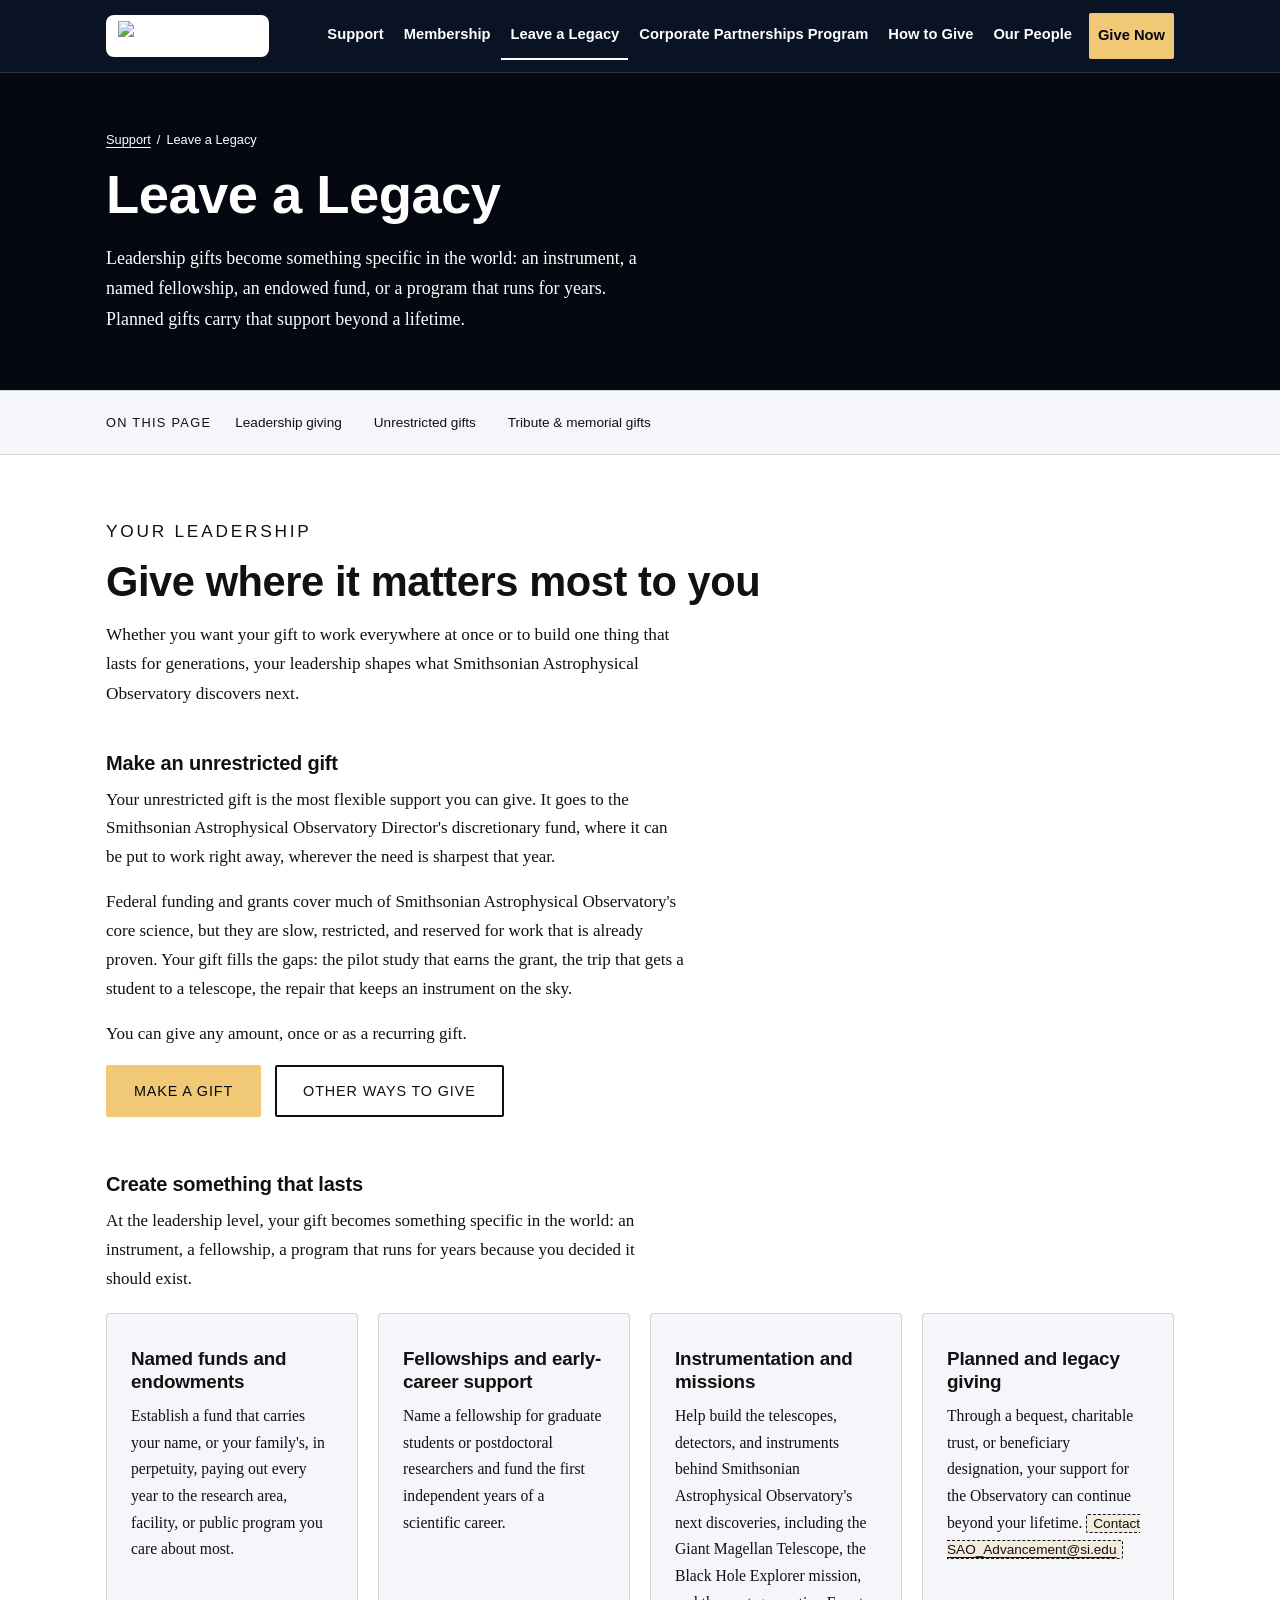
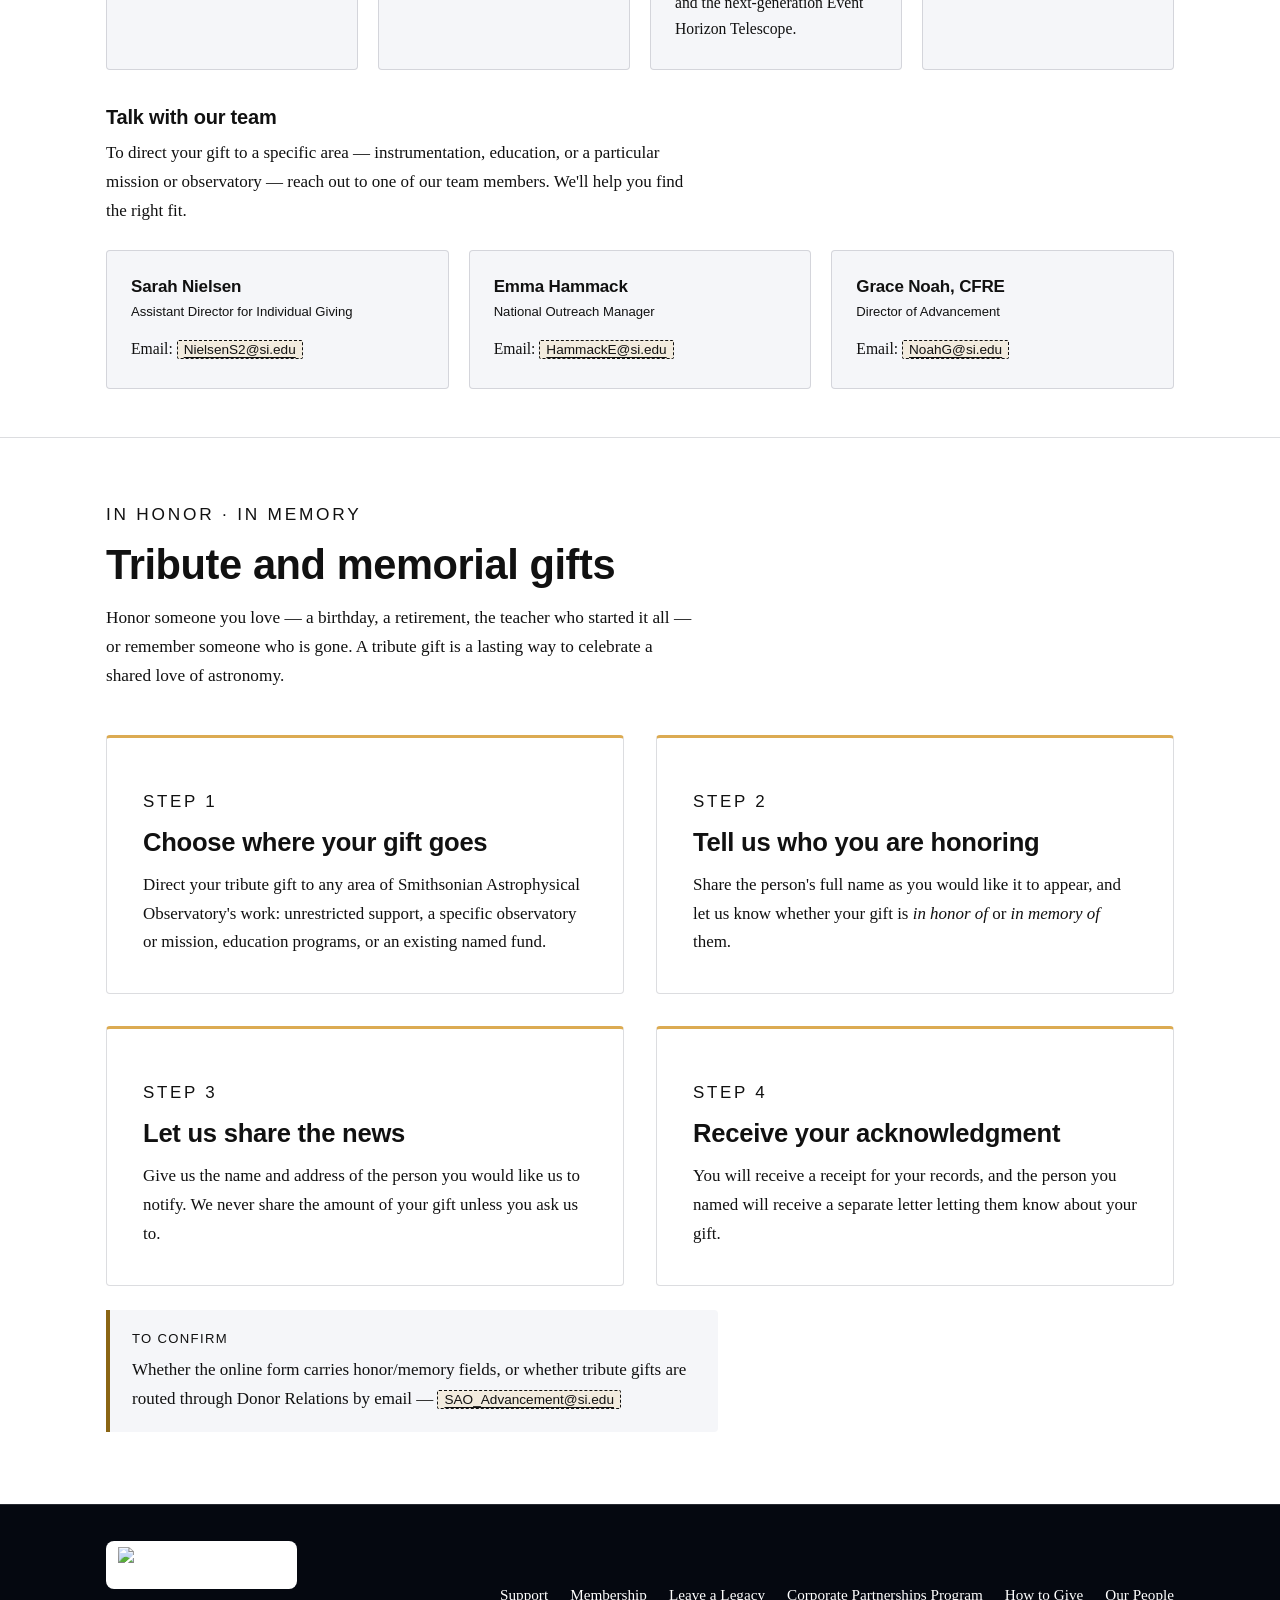
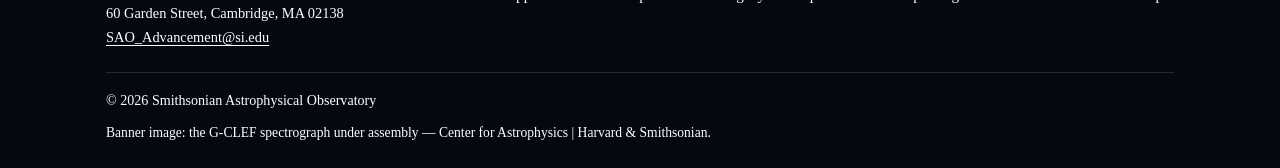
==== commit e34fe42f: "Add files via upload" ====
--- a/leave-a-legacy.html
+++ b/leave-a-legacy.html
@@ -97,17 +97,17 @@
       <li class="contact">
         <h4>Sarah Nielsen</h4>
         <p class="role">Assistant Director for Individual Giving</p>
-        <p>Email: <a href="mailto:NielsenS2@si.edu">NielsenS2@si.edu</a></p>
+        <p>Email: <span class="tbd"><a href="mailto:NielsenS2@si.edu">NielsenS2@si.edu</a></span></p>
       </li>
       <li class="contact">
         <h4>Emma Hammack</h4>
         <p class="role">National Outreach Manager</p>
-        <p>Email: <a href="mailto:HammackE@si.edu">HammackE@si.edu</a></p>
+        <p>Email: <span class="tbd"><a href="mailto:HammackE@si.edu">HammackE@si.edu</a></span></p>
       </li>
       <li class="contact">
         <h4>Grace Noah, CFRE</h4>
         <p class="role">Director of Advancement</p>
-        <p>Email: <span class="tbd"><a href="mailto:grace.noah@sao.si.edu">grace.noah@sao.si.edu</a></span></p>
+        <p>Email: <span class="tbd"><a href="mailto:NoahG@si.edu">NoahG@si.edu</a></span></p>
       </li>
     </ul>
   </div>
